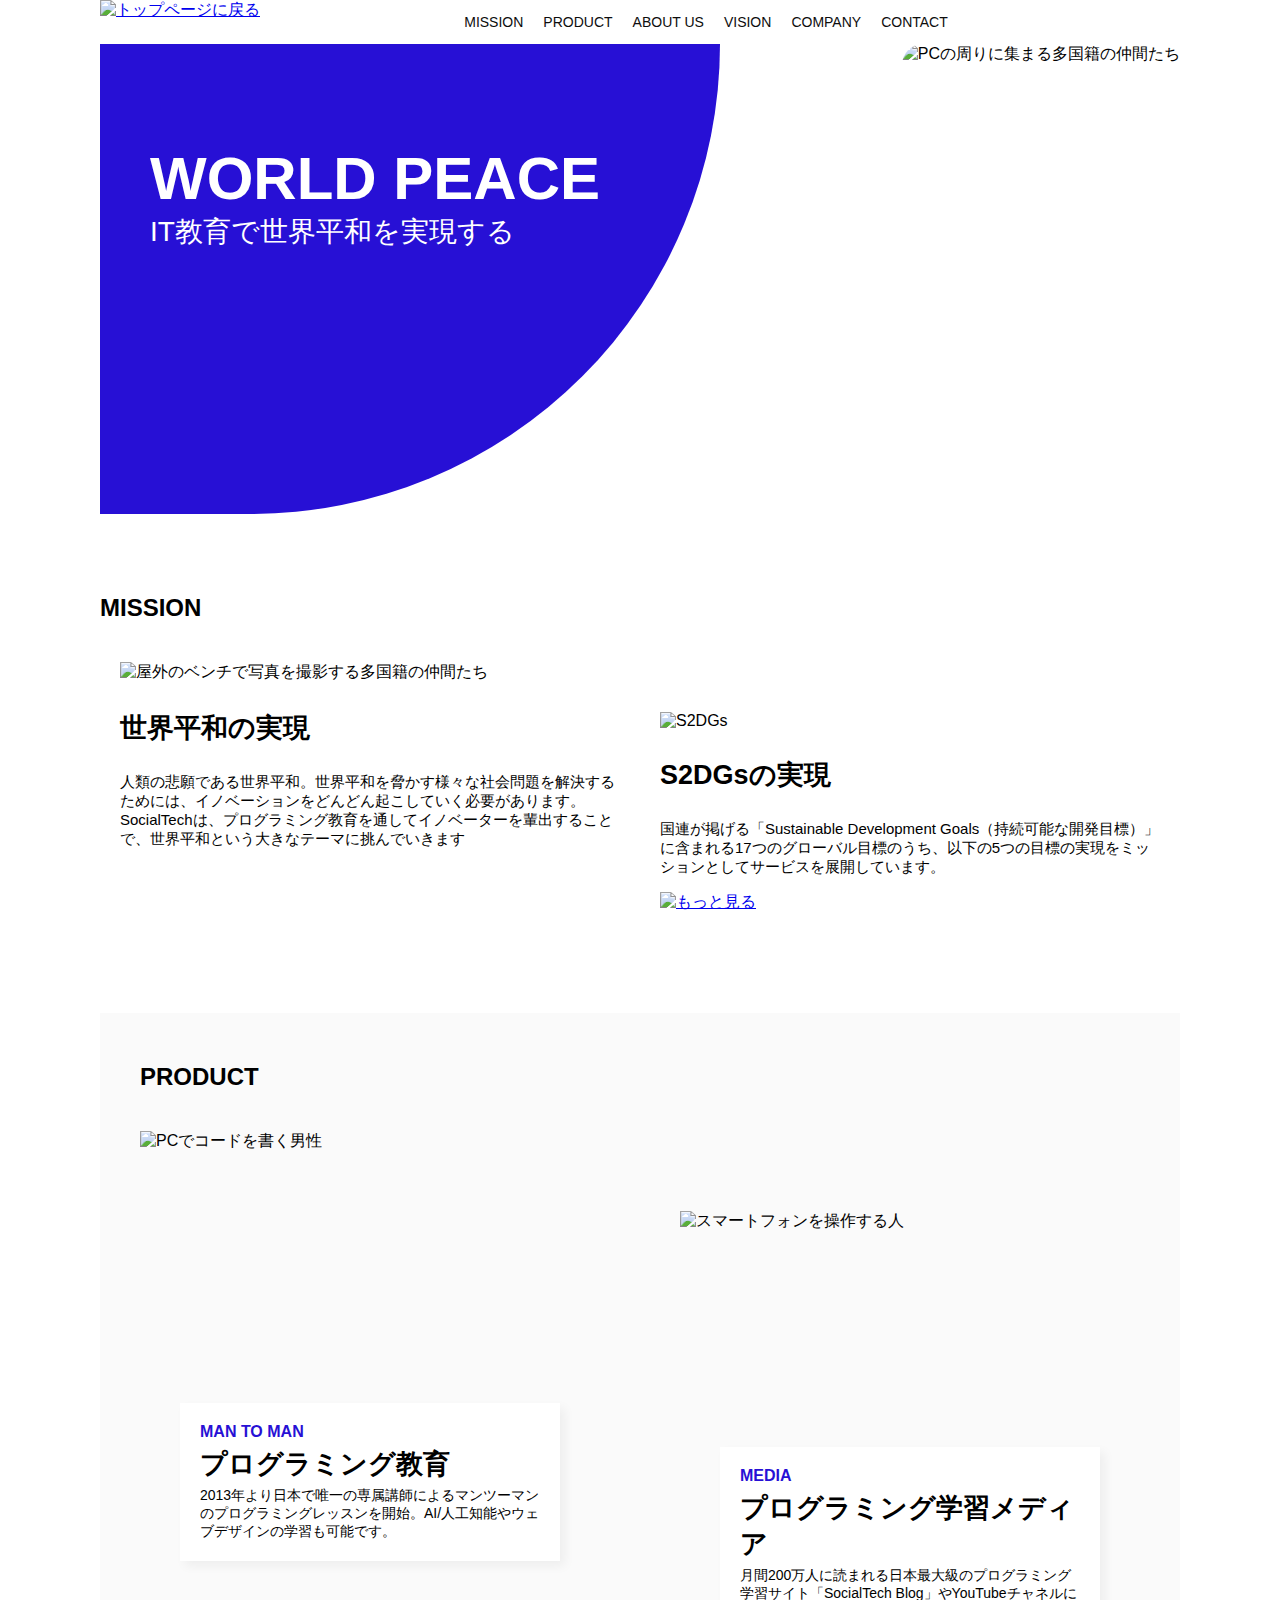
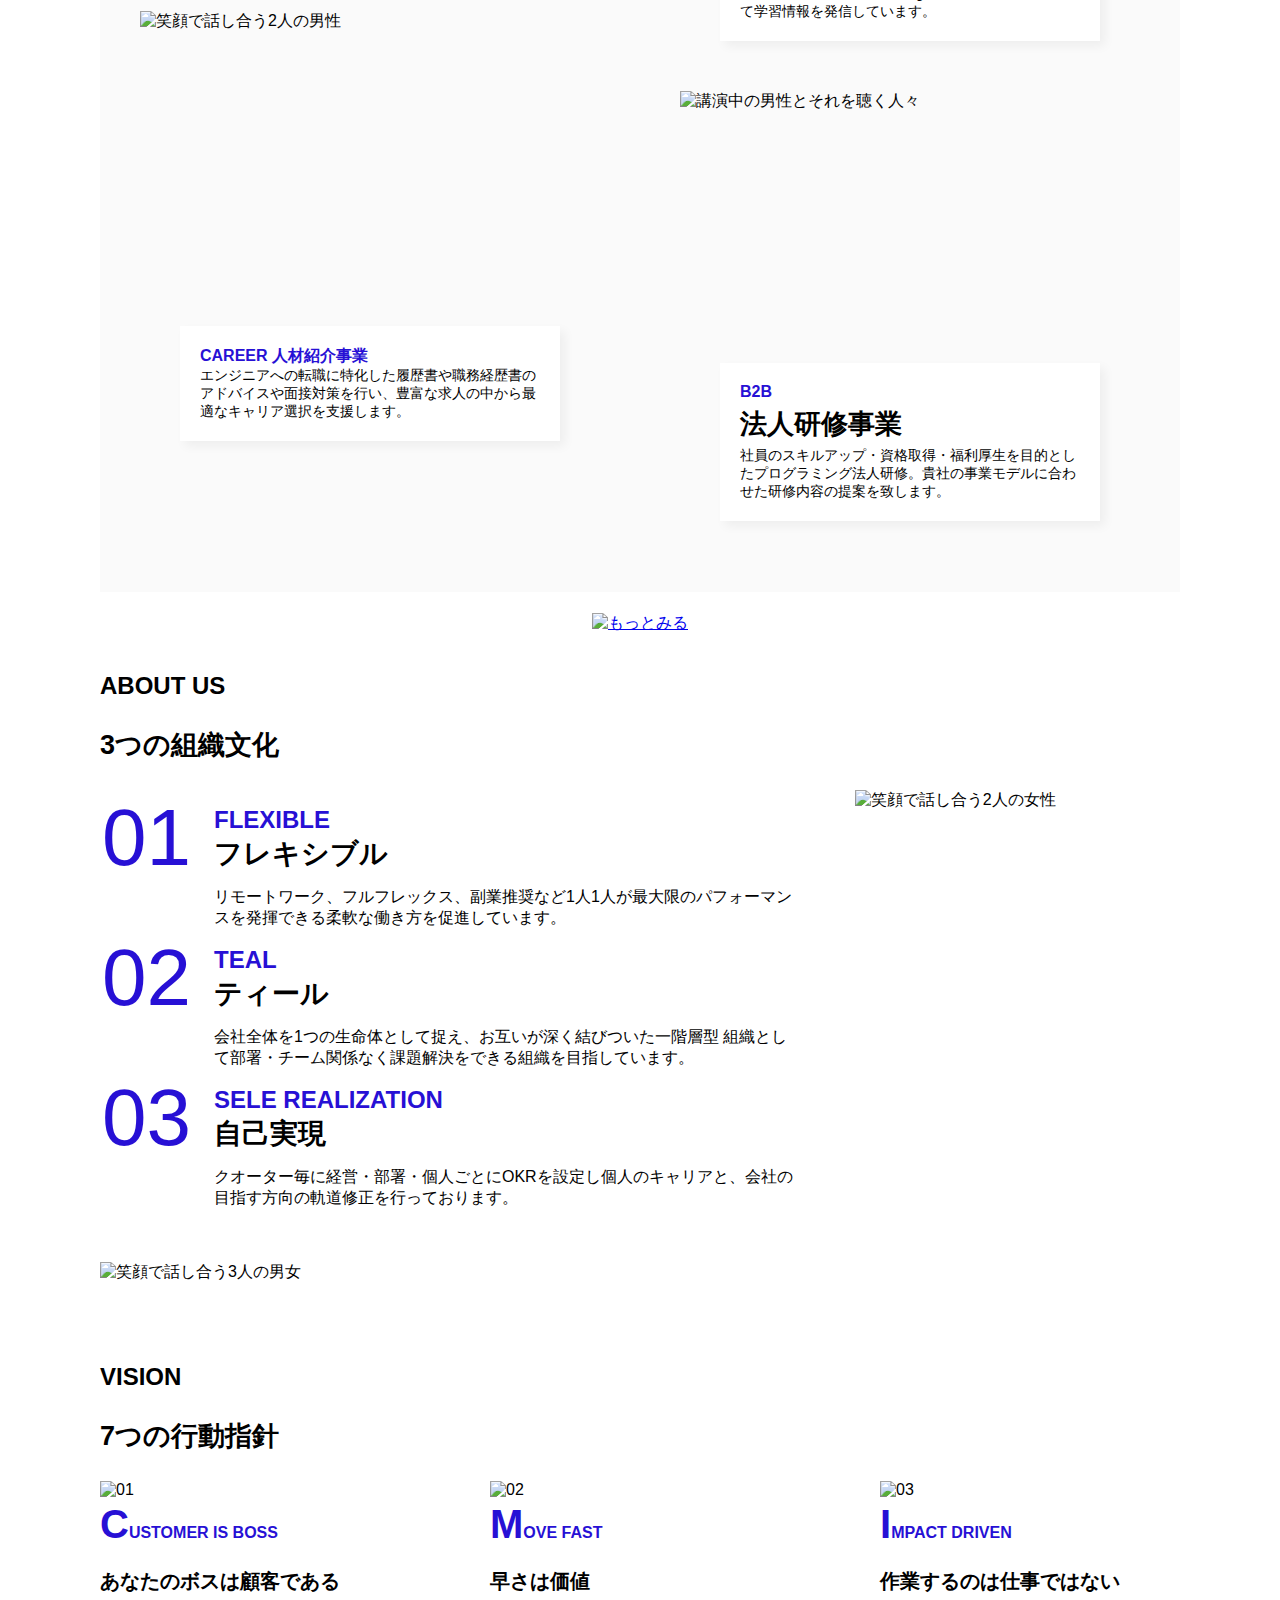
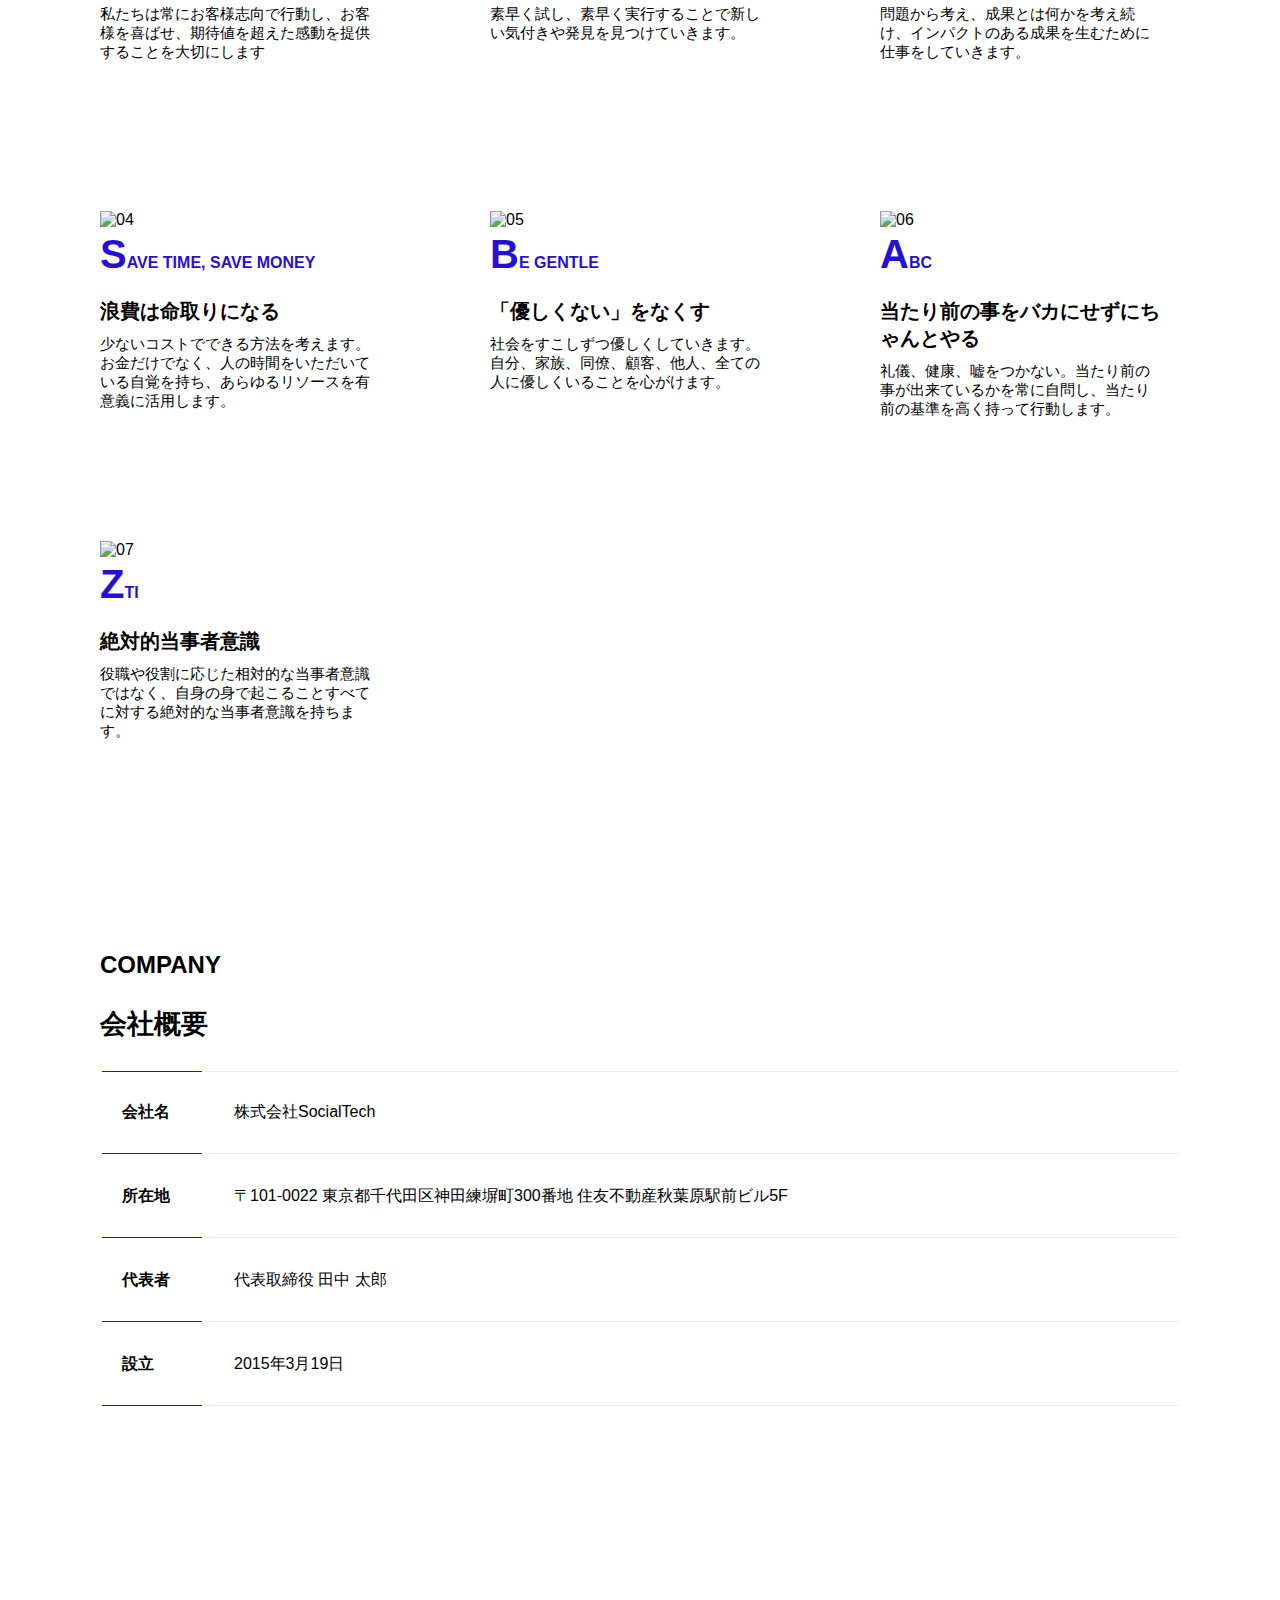
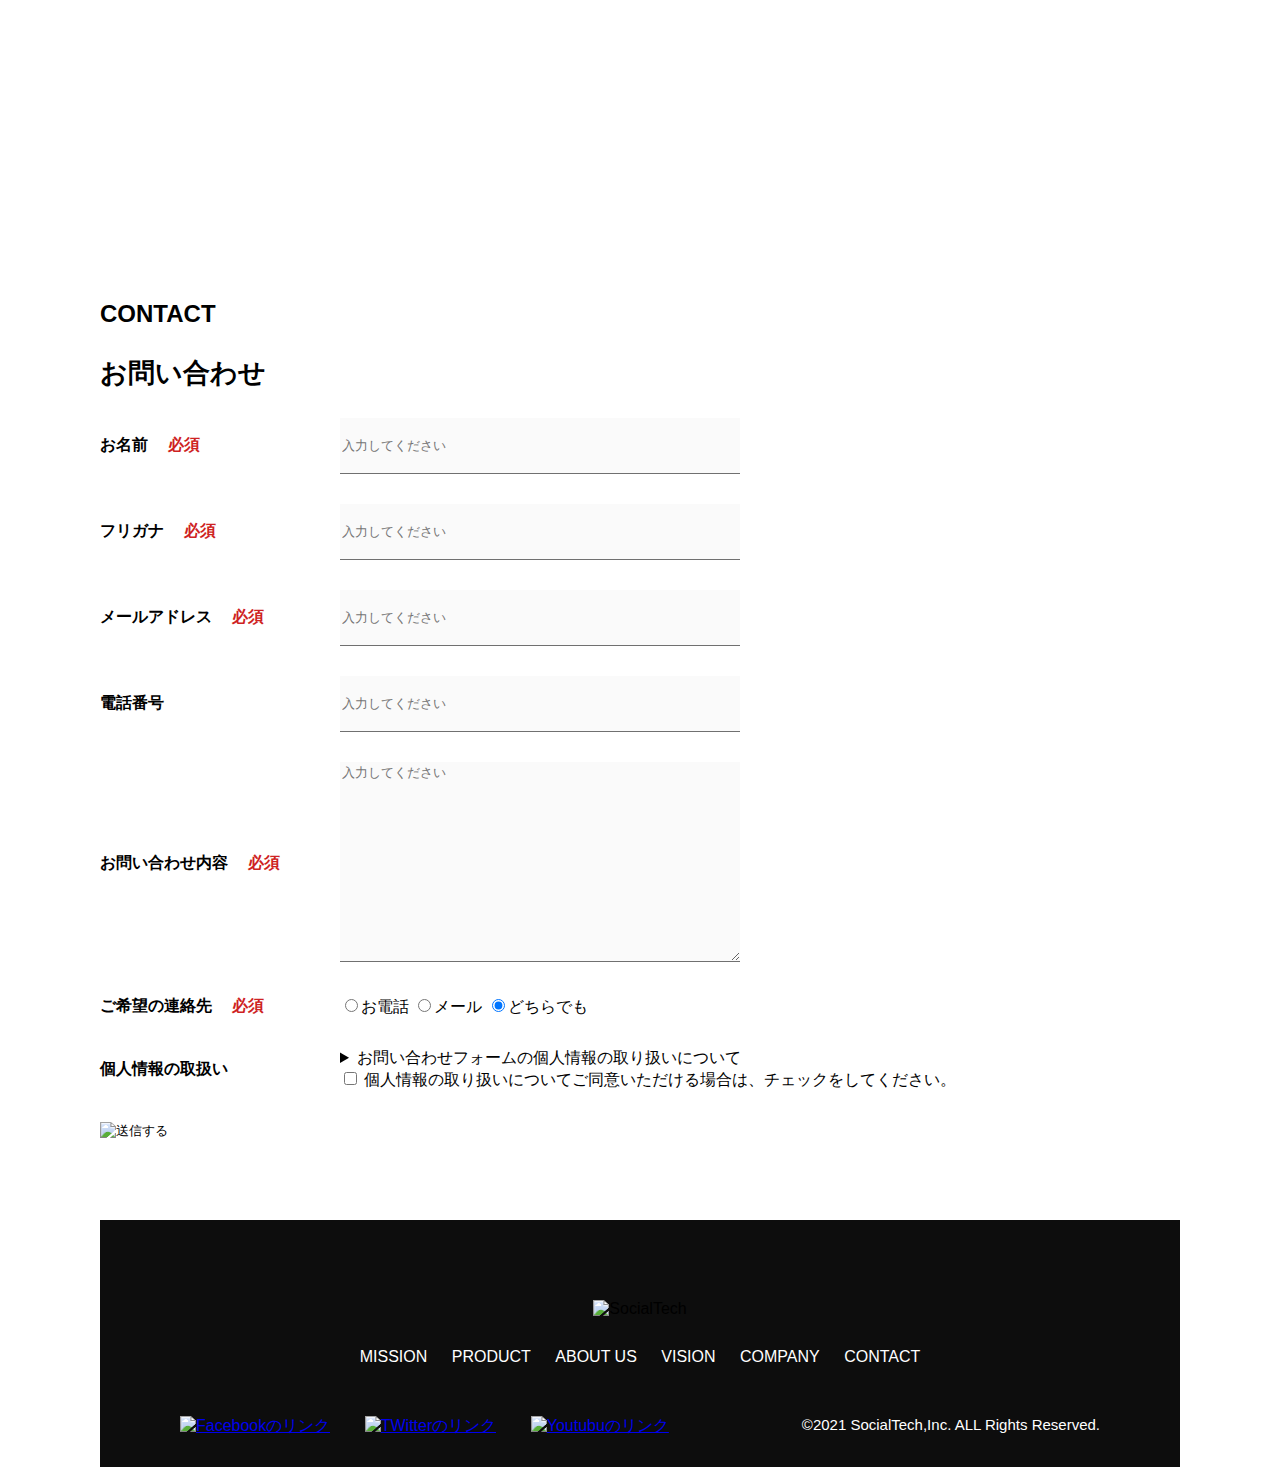
==== kadai_tutorial_output/index.html @ b287c028 "Add files via upload" ====
<!DOCTYPE html>
<html>
  <head>
    <title>SocialTech</title>
    <meta charset="utf-8">
    <meta name="description" content="SocialTechはEdTech業界のリーディングカンパニーを目指します。">
    <meta name="viewport" content="width=device-width, initial-scale=1.0">
    <link rel="stylesheet" href="style.css">
  </head>
    <body>
      <header>
             <!-- ロゴ -->
        <a href="index.html" id="rogo">
          <img src="images/logo.png" alt="トップページに戻る">
        </a>
         <!-- PC用ナビゲーション -->
     <nav id="nav-pc">
      <ul>
       <li><a href="mission.html">MISSION</a></li>
       <li><a href="product.html">PRODUCT</a></li>
       <li><a href="index.html#aboutus">ABOUT US</a></li>
       <li><a href="index.html#vision">VISION</a></li>
       <li><a href="index.html#company">COMPANY</a></li>
       <li><a href="index.html#contact">CONTACT</a></li>
      </ul>
  </nav>
      <!-- スマホ用メニューボタン -->
      <button id="menu-sp" onclick="document.getElementById('nav-sp').style.display = 'block'">
      <img src="images/button-menu.png" alt="ナビゲーションを開く">
      </button>
      　　　 <!-- スマホ用ナビゲーション -->
      <div id="nav-sp">
        <button id="close" onclick="document.getElementById('nav-sp').style.display = 'none'">
          <img src="images/button-close.png" alt="ナビゲーションを閉じる">
        </button>

        <nav>
          <ul>
            <li>
              <a id="logo-sp" href="index.html" onclick="document.getElementById('nav-sp').style.display = 'none'"><img src="images/logo-sp.png" alt="トップページに戻る"></a>
            </li>
            <li><a class="menu" href="mission.html" onclick="document.getElementById('nav-sp').style.display = 'none'">MISSION</a></li>
            <li><a class="menu" href="product.html" onclick="document.getElementById('nav-sp').style.display = 'none'">PRODUCT</a></li>
            <li><a class="menu" href="index.html#aboutus" onclick="document.getElementById('nav-sp').style.display = 'none'">ABOUT US</a></li>
            <li><a class="menu" href="index.html#vision" onclick="document.getElementById('nav-sp').style.display = 'none'">VISION</a></li>
            <li><a class="menu" href="index.html#company" onclick="document.getElementById('nav-sp').style.display = 'none'">COMPANY</a></li>
            <li><a class="menu" href="index.html#contact" onclick="document.getElementById('nav-sp').style.display = 'none'">CONTACT</a></li>
          </ul>
        </nav>
        <div id="sns">
          <a href="https://www.facebook.com/sejuku2013">
            <img src="images/button-facebook.png" alt="Facebookのリンク">
          </a>
          <a href="https://twitter.com/samuraijuku">
            <img src="images/button-twitter.png" alt="Twitterのリンク">
          </a>
          <a href="https://www.youtube.com/channel/UCCFOQO5aDK0xXam4cUQXT8g">
            <img src="images/button-youtube.png" alt="YouTubeのリンク">
          </a>
        </div>
      </div>
      </header>
      <main>
        <article>
                 <!-- メインビジュアル -->
       <section id="main-visual">
        <div id="main-message">
          <h1>WORLD PEACE</h1>
          <p>IT教育で世界平和を実現する</p>
      </div>
      <img src="images/index/index-main.png" alt="PCの周りに集まる多国籍の仲間たち">
      </section>

      <section id="mission">
        <h2 class="index-h2">MISSION</h2>
        <div id="mission-flex">
          <div>
          <img id="mission-photo" src="images/index/index-mission.png" alt="屋外のベンチで写真を撮影する多国籍の仲間たち">
          <h3>世界平和の実現</h3>
          <p>
            人類の悲願である世界平和。世界平和を脅かす様々な社会問題を解決するためには、イノベーションをどんどん起こしていく必要があります。SocialTechは、プログラミング教育を通してイノベーターを輩出することで、世界平和という大きなテーマに挑んでいきます
          </p>
        </div>
          <div>
            <img id="s2dgs" src="images/index/s2dgs.png" alt="S2DGs">
            <h3>S2DGsの実現</h3>
            <p>国連が掲げる「Sustainable Development Goals（持続可能な開発目標）」に含まれる17つのグローバル目標のうち、以下の5つの目標の実現をミッションとしてサービスを展開しています。</p>
            <a href="mission.html">
              <img src="images/button-more.png" alt="もっと見る">
            </a>
          </div>
        </div>
      </section>

            <!-- プロダクト -->
             <section id="product">
              <h2 class="index-h2">PRODUCT</h2>
              <div class="product-flex">
                <div id="product-left">
                  <div>
                  <img class="product-photo" src="images/index/index-mantoman.png" alt="PCでコードを書く男性">
                  <div class="product-explain">
                    <span>MAN TO MAN</span>
                    <h3>プログラミング教育</h3>
                    <p>2013年より日本で唯一の専属講師によるマンツーマンのプログラミングレッスンを開始。AI/人工知能やウェブデザインの学習も可能です。</p>
                  </div>
                </div>
                <div>
                  <img class="product-photo" src="images/index/index-career.png" alt="笑顔で話し合う2人の男性">
                <div  class="product-explain">
                  <span>CAREER</span>
                  <span>人材紹介事業</span>
                  <p>エンジニアへの転職に特化した履歴書や職務経歴書のアドバイスや面接対策を行い、豊富な求人の中から最適なキャリア選択を支援します。</p>
                </div>
                </div>
              </div>

                <div id="product-right">
                  <div>
                    <img class="product-photo" src="images/index/index-media.png" alt="スマートフォンを操作する人">
                    <div class="product-explain">
                      <span>MEDIA</span>
                      <h3>プログラミング学習メディア</h3>
                      <p>月間200万人に読まれる日本最大級のプログラミング学習サイト「SocialTech Blog」やYouTubeチャネルにて学習情報を発信しています。</p>
                    </div>
                  </div>
                  <div>
                    <img class="product-photo" src="images/index/index-b2b.png" alt="講演中の男性とそれを聴く人々">
                    <div class="product-explain">
                      <span>B2B</span>
                      <h3>法人研修事業</h3>
                      <p>社員のスキルアップ・資格取得・福利厚生を目的としたプログラミング法人研修。貴社の事業モデルに合わせた研修内容の提案を致します。</p>
                    </div>
                  </div>
                </div>
              </div>
              <div id="product-more">
                <a href="product.html">
                  <img src="images/button-more.png" alt="もっとみる">
                </a>
              </div>
             </section>
         <!---ABOUT US-->   
         <section id="aboutus">
          <h2 class="index-h2">ABOUT US</h2>
          <h3>3つの組織文化</h3>
          <div>
            <table class="culture-table">
              <tr>
                <td class="culture-num">01</td>
                <th><span class="culture-en">FLEXIBLE</span><br>フレキシブル</th>
              </tr>
              <tr>
                <td>
                  <!-- 空のセル -->
                </td>
                <td class="culture-description">リモートワーク、フルフレックス、副業推奨など1人1人が最大限のパフォーマンスを発揮できる柔軟な働き方を促進しています。</td>
              </tr>
              <tr>
                <td class="culture-num">02</td>
                <th><span class="culture-en">TEAL</span><br>ティール</th>
              </tr>
              <tr>
                <td>
                  <!-- 空のセル -->
                </td>
                <td class="culture-description">会社全体を1つの生命体として捉え、お互いが深く結びついた一階層型 組織として部署・チーム関係なく課題解決をできる組織を目指しています。</td>
              </tr>
              <tr>
                <td class="culture-num">03</td>
                <th><span class="culture-en">SELE REALIZATION</span><br>自己実現</th>
              </tr>
              <tr>
                <td>
                  <!-- 空のセル -->
                </td>
                <td class="culture-description">クオーター毎に経営・部署・個人ごとにOKRを設定し個人のキャリアと、会社の目指す方向の軌道修正を行っております。</td>
              </tr>
            </table>
            <img class="culture-img" src="images/index/index-aboutus1.png" alt="笑顔で話し合う2人の女性">
          </div>
           <img class="culture-img2" src="images/index/index-aboutus2.png" alt="笑顔で話し合う3人の男女">
         </section>
         <!-- VISION -->
         <section id="vision">
          <h2 class="index-h2">VISION</h2>
          <h3>7つの行動指針</h3>
          <div>
            <div class="vision-box">
              <img src="images/index/vision-01.png" alt="01">
              <div>
              <h4>CUSTOMER IS BOSS</h4>
              <h5>あなたのボスは顧客である</h5>
              <p>私たちは常にお客様志向で行動し、お客様を喜ばせ、期待値を超えた感動を提供することを大切にします</p>
              </div>
            </div>
            <div class="vision-box">
              <img src="images/index/vision-02.png" alt="02">
              <div>
              <h4>MOVE FAST</h4>
              <h5>早さは価値</h5>
              <p>素早く試し、素早く実行することで新しい気付きや発見を見つけていきます。</p>
              </div>
            </div>
            <div class="vision-box">
              <img src="images/index/vision-03.png" alt="03">
              <div>
              <h4>IMPACT DRIVEN</h4>
              <h5>作業するのは仕事ではない</h5>
              <p>問題から考え、成果とは何かを考え続け、インパクトのある成果を生むために仕事をしていきます。</p>
              </div>
            </div>
            <div class="vision-box">
              <img src="images/index/vision-04.png" alt="04">
              <div>
              <h4>SAVE TIME, SAVE MONEY</h4>
              <h5>浪費は命取りになる</h5>
              <p>少ないコストでできる方法を考えます。お金だけでなく、人の時間をいただいている自覚を持ち、あらゆるリソースを有意義に活用します。</p>
              </div>
            </div>
            <div class="vision-box">
              <img src="images/index/vision-05.png" alt="05">
              <div>
              <h4>BE GENTLE</h4>
              <h5>「優しくない」をなくす</h5>
              <p>社会をすこしずつ優しくしていきます。自分、家族、同僚、顧客、他人、全ての人に優しくいることを心がけます。</p>
              </div>
            </div>
            <div class="vision-box">
              <img src="images/index/vision-06.png" alt="06">
              <div>
              <h4>ABC</h4>
              <h5>当たり前の事をバカにせずにちゃんとやる</h5>
              <p>礼儀、健康、嘘をつかない。当たり前の事が出来ているかを常に自問し、当たり前の基準を高く持って行動します。</p>
              </div>
            </div>
             <div class="vision-box">
              <img src="images/index/vision-07.png" alt="07">
              <div>
              <h4>ZTI</h4>
              <h5>絶対的当事者意識</h5>
              <p>役職や役割に応じた相対的な当事者意識ではなく、自身の身で起こることすべてに対する絶対的な当事者意識を持ちます。</p>
              </div>
             </div>
          </div>
         </section> 
         <!-- COMPANY -->
         <section id="company">
          <h2 class="index-h2">COMPANY</h2>
          <h3>会社概要</h3>
          <table id="company-table">
            <tr>
              <th class="tableheader tableheader-first">会社名</th>
              <td class="cell cell-first">株式会社SocialTech</td>
            </tr>
            <tr>
              <th class="tableheader">所在地</th>
              <td class="cell">〒101-0022 東京都千代田区神田練塀町300番地 住友不動産秋葉原駅前ビル5F</td>
            </tr>
              <tr>
                <th class="tableheader">代表者</th>
                <td class="cell">代表取締役 田中 太郎</td>
              </tr>
              <tr>
                <th class="tableheader">設立</th>
                <td class="cell">2015年3月19日</td>
              </tr>
          </table>
          
          <iframe src="https://www.google.com/maps/embed?pb=!1m14!1m8!1m3!1d12960.275416078066!2d139.7746526!3d35.6999232!3m2!1i1024!2i768!4f13.1!3m3!1m2!1s0x60188fee13660e23%3A0x77137876edf742ac!2z5L2P5Y-L5LiN5YuV55Sj56eL6JGJ5Y6f6aeF5YmN44OT44Or!5e0!3m2!1sja!2sjp!4v1725811559074!5m2!1sja!2sjp" 
           style="border:0;" allowfullscreen="" loading="lazy"></iframe>
         </section>
         <!-- お問い合わせフォーム -->
         <section id="contact">
          <h2 class="index-h2">CONTACT</h2>
          <h3>お問い合わせ</h3>
          <form>
            <div>
              <div class="contact-heading">
                <label class="contact-label">お名前<span class="contact-span">必須</span></label>
              </div>
              <div>
                <input type="text" name="name" placeholder="入力してください" class="contact-textbox">
              </div>
            </div>
            <div>
              <div class="contact-heading">
                <label class="contact-label">フリガナ<span class="contact-span">必須</span></label>
              </div>
              <div>
                <input type="text" name="hurigana" placeholder="入力してください" class="contact-textbox">
              </div>
            </div>
            <div>
              <div class="contact-heading">
                <label class="contact-label">メールアドレス<span class="contact-span">必須</span></label>
              </div>
              <div>
                <input type="text" name="email" placeholder="入力してください" class="contact-textbox">
              </div>
            </div>
            <div>
              <div class="contact-heading">
                <label class="contact-label">電話番号</label>
              </div>
              <div>
                <input type="text" name="tel" placeholder="入力してください" class="contact-textbox">
              </div>
            </div>
            <div>
              <div class="contact-heading">
                <label class="contact-label">お問い合わせ内容<span class="contact-span">必須</span></label>
              </div>
              <div>
                <textarea class="contact-textarea" placeholder="入力してください" name="message"></textarea>
              </div>
            </div>
            <div>
              <div class="contact-heading">
                <label class="contact-label">ご希望の連絡先<span class="contact-span">必須</span></label>
              </div>
              <div>
                <input class="radiobutton" type="radio" value="tel" name="contact" checked><label>お電話</label>
                <input class="radiobutton" type="radio" value="mail" name="contact" checked><label>メール</label>
                <input class="radiobutton" type="radio" value="both" name="contact" checked><label>どちらでも</label>
              </div>
            </div>

            <div>
              <div class="contact-heading">
                <label class="contact-label">個人情報の取扱い</label>
              </div>
              <div>
                <details>
                  <summary>お問い合わせフォームの個人情報の取り扱いについて</summary>
                  <div>
                    <dl>
                      <dt>１．組織の名称又は氏名</dt>
                      <dd>株式会社SocialTec</dd>
                      <dt>２．個人情報保護管理者（若しくはその代理人）の氏名又は職名、所属及び連絡先</dt>
                      <dd>
                        <p>鈴木 一郎 コーポレート部</p>
                        <p>メールアドレス：samurai@example.com</p>
                        <p>TEL：03-1234-5678</p>
                        </dd>
                        <dt>３．個人情報の利用目的</dt>
                      <dd>
                        <ul>
                          <li>本サービス及び本サービスに関連する情報の提供又はそれらに関する連絡のため</li>
                          <li>ユーザーの本人確認のため</li>
                          <li>当社サービスのご案内のため</li>
                          <li>当社の商品等の広告または宣伝（電子メールによるものを含むものとします。）</li>
                        </ul>
                      </dd>
                      <dt>４．個人情報の取り扱い業務の委託</dt>
                      <dd>個人情報の取扱業務の全部または一部を外部に業務委託する場合があります。その際、弊社は、個人情報を適切に保護できる管理体制を敷き実行していることを条件として委託先を厳選したうえで、機密保持契約を委託先と締結し、お客様の個人情報を厳密に管理させます。</dd>
                      <dt>５．個人情報の開示等の請求</dt>
                      <dd>お客様は、弊社に対してご自身の個人情報の開示等（利用目的の通知、開示、内容の訂正・追加・削除、利用の停止または消去、第三者への提供の停止）に関して、当社問合わせ窓口に申し出ることができます。
                        <br>その際、弊社はお客様ご本人を確認させていただいたうえで、合理的な期間内に対応いたします。
                        <br>なお、個人情報に関する弊社問合わせ先は、次の通りです。
                      </dd>
                      <dd>
                        <p>株式会社SocialTech　個人情報問合せ窓口</p>
                        <p>〒150-0043　東京都千代田区神田練塀町300番地 住友不動産秋葉原駅前ビル5F</p>
                        <p>メールアドレス：samurai@example.com　TEL：03-1234-5678</p>
                      </dd>

                      <dt>６．個人情報を提供されることの任意性について</dt>
                      <dd>お客様がご自身の個人情報を弊社に提供されるか否かは、お客様のご判断によりますが、もしご提供されない場合には、適切なサービスが提供できない場合がありますので予めご了承ください。</dd>
                    </dl>
                  </div>
                </details>
                <input type="checkbox" name="agree">
                <span>個人情報の取り扱いについてご同意いただける場合は、チェックをしてください。</span>
              </div>
            </div>
            <input type="image" src="images/button-submit.png" alt="送信する">
          </form>
         </section>
        </article>
      </main>

      <footer>
        <div id="footer-logo">
          <img src="images/logo-sp.png" alt="SocialTech">
        </div>
        <div id="footer-link">
          <a href="mission.html">MISSION</a>
          <a href="product.html">PRODUCT</a>
          <a href="index.html#aboutus">ABOUT US</a>
          <a href="index.html#vision">VISION</a>
          <a href="index.html#company">COMPANY</a>
          <a href="index.html#contact">CONTACT</a>
        </div>
        <div id="sns-footer">
          <div class="sns-btns">
            <a href="https://www.facebook.com/sejuku2013"><img src="images/button-facebook.png" alt="Facebookのリンク"></a>
            <a href="https://twitter.com/samuraijuku"><img src="images/button-twitter.png" alt="TWitterのリンク"></a>
            <a href="https://www.youtube.com/channel/UCCFOQO5aDK0xXam4cUQXT8g"><img src="images/button-youtube.png" alt="Youtubuのリンク"></a>
          </div>
          <p id="copyright">&copy;2021 SocialTech,Inc. ALL Rights Reserved.</p>
        </div>
      </footer>
    </body>
</html>
---- kadai_tutorial_output/style.css ----
*{
  box-sizing: border-box;
}
p{
  font-size: 15px;
}
body{
  max-width: 1080px;
  margin: 0 auto 0 auto;
  font-family: "Source Sans Pro", "Hiragino Kaku Gothic ProN", Meiryo, Arial, sans-serif;
}
  /* ヘッダー */
  header {
    display: flex;
    justify-content: space-between;
  }
  /* ナビゲーションのレイアウト */
  #nav-pc {
    font-size: 14px;
  }
  
  #nav-pc ul {
    display: flex;
    padding-left: 0;
  }
  
  #nav-pc li {
    list-style: none;
  }
  
  /* ナビゲーションのリンクの装飾設定 */
  #nav-pc a {
    text-decoration: none;
    margin-left: 20px;
    color: #0d0d0d;
  }
  
  #nav-pc a:hover {
    text-decoration: underline;
  }
   /* スマホ用ナビを非表示 */
   #nav-sp,
   #menu-sp {
     display: none;
   }
    /* メインビジュアル*/
    #main-visual {
      position: relative;
      height: 470px;
    }
    #main-message {
      position: absolute;
      top: 0;
      left: 0;
      background-color: #2710d5;
      color: #ffffff;
      border-radius: 0 0 476px 0;
      max-width: 620px;
      height: 100%;
      width: 100%;
      z-index: 11;
    }
    #main-message > h1 {
      font-size: 60px;
      margin: 100px 0 0 50px;
    }
    #main-message > p { 
      font-size: 28px;
      margin: 0 0 0 50px;
    }
    #main-visual > img {
      max-width: 620px;
      border-radius: 476px 0 0 0;
      position: absolute;
      top: 0;
      right: 0;
      z-index: 10;
    }
    h2{
      margin-top: 40px;
      }
    h2::after{
      content: url("images/line.png");
      margin-left: 10px;
    }
    h3{
    font-size: 27px;
    }
  /* ミッション */
  #mission {
    margin: 80px auto 80px auto;
  }
  #mission-flex {
    display: flex;
  }
  #mission-flex > div {
    width: 50%;
    margin: 20px;
  }
  
  #mission-photo {
    width: 100%;
  }
  
  #s2dgs {
    margin-top: 50px;
    width: 100%;
  }

   /* プロダクト */
   #product {
    background-color: #fafafa;
    margin: 80px 0 80px 0;
    padding: 10px 40px 0px 40px;
  }
  
  /* 外枠 */
  #product .product-flex {
    margin-top: 40px;
    display: flex;
  }
  
  /* 左のカラム */
  #product-left {
    width: 50%;
    margin-right: 20px;
  }
  
  /* 右のカラム */
  #product-right {
    width: 50%;
    margin-left: 20px;
    margin-top: 80px;
  }
  
  /* 画像＋説明の枠 */
  #product-left > div {
    position: relative;
    height: 480px;
    margin-right: 20px;
  }
  #product-right > div {
    position: relative;
    height: 480px;
    margin-left: 20px;
  }

  /* 画像 */
  .product-photo {
    width: 100%;
  }

  /* 説明文の枠 */
  .product-explain {
    background-color: #ffffff;
    position: absolute;
    left: 0;
    bottom: 50px;
    margin: 0 40px 0 40px;
    padding: 20px;
    box-shadow: 5px 5px 10px rgba(0, 0, 0, 0.05);
  }
  
  /* 説明文の英語 */
  .product-explain > span {
    color: #2710d5;
    font-weight: bold;
    font-size: 16px;
    margin: 0;
  }
  
  /* 説明文の見出し */
  .product-explain > h3 {
    margin: 5px 0 5px 0;
  }
  
  /* 説明文 */
  .product-explain > p {
    font-size: 14px;
    margin: 0;
  }
  
  /* もっと見るボタン */
  #product-more {
    text-align: center;
  }
  
  #product-more a {
    position: relative;
    bottom: -42px;
  }
  /* ABOUT US */
  #aboutus{
    margin: 80px auto 80px auto;
  }

  /* 3つの組織文化と画像を入れる枠 */
  #aboutus>div{
    display: flex;
  }

  /* 画像 */
  .culture-img{
    width: 50%;
    align-self: flex-start;
  }

  .culture-img2{
    margin-top: 50px;
    width: 100%;
  }

  /* 3つの組織文化の表 */
  .culture-table{
   margin-right: 50px;
  }

  /* 番号 */
  .culture-num{
    font-size: 80px;
    color: #2710d5;
    padding: 0 20px 0 0;
  }

  /* 見出し */
  .culture-table th{
    text-align: left;
    font-size:  28px;
    font-weight: bold;
  }

  /* 組織文化英語 */
  .culture-en{
    color: #2710d5;
    font-size: 24px;
  }

  /* 説明文 */
  .product-description{
    margin: 0;
  }

  /* ビジョン */
  #vision{
    margin: 80px auto 80px auto;
  }

  /* セクション内の外枠 */
  #vision>div{
    display: flex;
    justify-content: space-between;
    flex-wrap: wrap;
  }

  /* 7つの行動指針の内枠 */
  .vision-box{
    width: 300px;
    height: 300px;
    margin-bottom: 30px;
    position: relative;
  }

  .vision-box>img{
    width: 100%;
    position: relative;
    z-index: 30;
  }

  .vision-box>div{
    position: absolute;
    top: 0;
    left: 0;
    z-index: 31;
    margin-right: 20px;
  }

  .vision-box>div>h4{
    color: #2710d5;
    font-family: 19px;
    margin-top: 80px 0 0 0;
  }
  
  .vision-box>div>h4::first-letter{
    font-size: 40px;
  }

  .vision-box>div>h5{
    font-size: 20px;
    margin: 0 0 0 0;
  }

  .vision-box>div>p
  {
    margin: 10px 0 0 0;
  }

  /* 会社概要 */
  #company{
    margin: 80px auto 80px auto;
  }
  #company-table{
    width: 100%;
  }

  .tableheader{
    text-align: left;
    padding: 20px;
    border-bottom-color: #2710d5;
    border-bottom-width: 1px;
    border-bottom-style: solid;
    width: 100px;
  }

  .tableheader-first{
    border-top-color: #2710d5;
    border-top-width:  1px;
    border-top-style: solid;
  }

  .cell{
    padding: 30px;
    border-bottom-color: #ececec;
    border-bottom-width:  1px;
    border-bottom-style: solid;
  }

  .cell-first {
    border-top-color: #ececec;
    border-top-width: 1px;
    border-top-style: solid;
  }

  #company>iframe{
   width: 100%;
   height: 368px;
   margin-top: 40px;
  }
  
  /* お問い合わせ */
  #contact{
    margin: 80px auto 80px auto;
  }
  /* 外枠 */
  #contact>form>div{
    display: flex;
    flex-direction: row;
    flex-wrap: wrap;
    padding-bottom: 30px;
  }
/* 　左列の見出し */
  .contact-heading{
    width: 240px;
    align-self: center;
  }
  /* 見出しのラベル */
  .contact-label{
    font-weight: bold;
  }
  /* 必須 */
  .contact-span{
    color: #ce2222;
    margin: 0 0 0 20px;
    font-weight: bold;
  }
  /* テキストボックス */
  .contact-textbox{
    border-top: 0px;
    border-left: 0px;
    border-right: 0px;
    border-bottom-width: 1px;
    border-bottom-color: #707070;
    border-style: solid;
    background-color: #fafafa;
    width: 400px;
    height: 56px;
  }
  /* お問い合わせ内容のテキストエリア */
  .contact-textarea{
    border-top: 0px;
    border-left: 0px;
    border-right: 0px;
    border-bottom-width: 1px;
    border-bottom-color: #707070;
    background-color: #fafafa;
    width: 400px;
    height: 200px;
  }
  /* 個人情報の取り扱い */
  #contact dt{
    font-weight: bold;
  }

  #contact-dd{
    margin: 0 0 16px 0;
  }

  #contact dd p{
    margin: 0;
  }

  #contact dd ul{
    padding-left: 0;
  }

  #contact dd li{
    margin-bottom: 0;
    list-style: none;
  }

  /* フッター */
  footer{
    background-color: #0d0d0d;
    text-align: center;
    padding: 80px 80px 30px 80px;
  }

  #footer-logo{
    margin-bottom: 30px;
  }

  #footer-link{
    margin-bottom: 50px;
  }

  #footer-link>a{
    text-decoration: none;
    margin: 10px;
    color: #ffffff;
  }

  #footer-link>a:hover{
  text-decoration: underline;
  }

  #sns-footer{
    display: flex;
    justify-content: space-between;
    text-align: left;
  }

  #sns-footer a{
    margin-right: 30px;
  }

  #copyright{
    color: #ffffff;
    margin: 0;
  }

   /* mission.html用スタイル */
  /* ミッションのメインビジュアル */
  .mission-main-inner {
    background-image: url("images/mission/mission-main.png");
    background-repeat: no-repeat;
    background-position-y: center;
  }
  
  #mission-title {
    background-color: #2710d5;
    width: 368px;
    color: #ffffff;
    height: 496px;
    border-radius: 0 248px 248px 0;
    position: relative;
  }
  
  #mission-title h1 {
    position: absolute;
    top: 0;
    left: 100px;
    font-size: 80px;
    line-height: 1;
  }
  
  #mission-title h1 span {
    font-size: 26px;
  }
  
  #mission-title > p {
    position: absolute;
    top: 350px;
    left: 100px;
    font-size: 16px;
  }
    /* ミッションページ　S2DGSの設定 */
    #mission-s2dgs {
      padding: 20px;
    }
    
    .mission-h2 {
      color: #2710d5;
      font-size: 40px;
    }
    
    .mission-h2::after {
      content: none;
    }

     /* ミッションページ　5つのゴールの設定 */
  #mission-five-goals {
    padding: 20px;
    display: flex;
  }
  
  #mission-five-goals .five-goals-image {
    width: 30%;
    padding: 20px;
  }
  
  #mission-five-goals .five-goals-image img {
    width: 100%;
  }
  
  #mission-five-goals .five-goals-read {
    width: 70%;
    padding: 20px;
  }
  
  #mission-five-goals .five-goals-read > div {
    margin-bottom: 40px;
  }
  
  .fivegoals-image-right {
    float: right;
    margin: 20px;
  }
  
  .fivegoals-image-left {
    float: left;
    margin: 20px;
  }
  
  .fivegoals-number {
    color: #2710d5;
    font-size: 48px;
    font-weight: bold;
    margin: 0;
  }
  
  .fivegoals-h3 {
    font-size: 28px;
    margin: 0;
  }
  
  .fivegoals-p {
    margin: 0;
  }
  .product-main-inner{
    background-image: url(images/product/product-main.png);
    background-repeat: no-repeat;
    background-position-y: center;
  }

  #product-title{
    background-color: #2710d5;
    width: 368px;
    color: #ffffff;
    height: 496px;
    border-radius: 0 248px 248px 0;
    position: relative;
  } 

  #product-title h1 {
    position: absolute;
    top: 0;
    left: 100px;
    font-size: 80px;
    line-height: 1;
  } 
  
  #product-title h1 span {
    font-size: 26px;
  }

  #product-title > p {
    position: absolute;
    top: 350px;
    left: 100px;
    font-size: 16px;
  }

  .product-section{
    display: flex;
    padding: 20px 20px 0;
  }

  .product-section .product-section-img{
    width: 450px;
  }

  .product-section-left .product-section-img img{
    width: 100%;
    padding: 0 40px 30px 0;
    border-radius: 0 432px 0 0;
  }

  .product-section-left .product-read{
    width: 50%;
    flex-grow: 1;
  }

  .product-section-left .product-read p{
    margin-bottom: 0;
  } 
  
    /* 右が画像のセクション*/
  .product-section-right{
    justify-content: space-between;
  }

  .product-section-right .product-section-img img {
    width: 100%;
    padding: 0 0 30px 40px;
    border-radius: 432px 0 0 0;
  }

  .product-section-right .product-read {
    width: 500px;
  }

  .product-h2 {
    color: #2710d5;
    font-size: 24px;
    margin: 0;
  }

  .product-h3 {
    font-size: 28px;
    margin: 0;
  }

    /*====================
   スマートフォン用のスタイル
  =====================*/
  @media screen and (max-width: 767px) {
    /* PC用ナビゲーション非表示 */
    #nav-pc {
      display: none;
    }
  
    /* ハンバーガーメニュー */
    #menu-sp {
      display: block;
      background-color: transparent;
      float: right;
      padding: 0;
      border: none;
    }
  
    /* スマホ用ナビゲーションの表示切替*/
    /* 初期状態、レイアウトと非表示設定 */
    #nav-sp {
      background-color: #2710d5;
      position: fixed;
      left: 0;
      top: 0;
      height: 100%;
      width: 100%;
      display: none;
      z-index: 100;
    }
      /*====================
   スマートフォン用のスタイル
  =====================*/

     /* ×ボタン */
     #close {
      position: absolute;
      top: 20px;
      right: 20px;
      background-color: transparent;
      border: none;
    }
  
    #nav-sp nav ul {
      padding-left: 0;
    }
  
    #nav-sp nav li {
      list-style: none;
    }
  
    /* ナビゲーションメニュー用ロゴ */
    #logo-sp {
      margin: 80px 0 30px 20px;
    } 
     /* ナビゲーションのリンクの装飾設定 */
   #nav-sp nav a {
    display: block;
    color: #ffffff;
  }
 
  #nav-sp nav a:hover {
     text-decoration: underline;
   }
 
   #nav-sp .menu {
     text-decoration: none;
     margin: 0 20px 0 20px;
     height: 44px;
     font-size: 16px;
     background-image: url("images/arrow.png");
     background-repeat: no-repeat;
     background-position: right top;
   }
   #sns {
    position: absolute;
    bottom: 20px;
    left: 20px;
  }

  #sns > a {
    margin-right: 30px;
  }

    /* メインビジュアル */
    #main-visual {
      position: relative;
      height: 470px;
    }
  
    #main-visual > div {
      text-align: center;
      height: 280px;
    }
  
    #main-visual h1 {
      font-size: 28px;
      margin: 90px 0 0 0;
    }
  
    #main-visual > div > p {
      margin: 0;
      font-size: 15px;
    }
  
    #main-visual > img {
      width: 100%;
      border-radius: 476px 0 0 0;
      top: auto;
      bottom: 0;
    }
       /*見出し*/
       h2 {
        margin: 15px 0 15px 0;
      }
      
      h3 {
        font-size: 24px;
        margin: 10px 0 0 0;
      }
         /* ミッション */
    #mission {
      margin: 20px 0 20px 0;
      padding: 0 20px 0 20px;
    }
  
    #mission-flex {
      flex-direction: column;
    }
  
    #mission-flex > div {
    width: 100%;
    margin: 0;
  }

/* プロダクト */
#product {
  margin: 0;
  padding: 10px 20px 0 20px;
}

/* 外枠 */
#product .product-flex {
  flex-direction: column;
  margin-top: 0;
}

/* 左右のカラム　スマホでは縦並び */
#product-left,
#product-right {
  width: 100%;
  margin: 0;
}

    /* 画像＋説明の枠 */
    #product-left>div,
    #product-right>div{
      height: auto;
      margin: 0;
    }

    /* 説明文の枠 */
    .product-explain{
      position: relative;
      margin: 0;
    }

    .product-explain>h3{
      margin: 10px 0 10px 0;
      font-size: 24px;
    }

    /* もっと見るボタン */
    #product-more{
      text-align: left;
    }

    /* ABOUT US */
    #aboutus{
      margin: 80px 20px 80px 20px;
    }

    #aboutus>div{
      flex-direction: column;
    }

    .culture-table th{
      font-size: 16px;
    }

    .culture-table{
      margin-right: 0;
      padding-right: 20px;
      order: 2;
    }

    .culture-img{
      width: 100%;
      order: 1;
    }

    .culture-img2{
      margin-top: 0;
    }

    .culture-num{
      padding: 0;
    }

    .culture-description{
      margin: 0;
    }
    

    /* ビジョン */
  #vision{
    margin: 80px 20px 80px 20px
  }

  .vision-box>img{
    position: absolute;
    top: 0;
    left: 0;
  }

  .vision-box>div>h4{
    margin: 60px 0 0 0;
  }

  /* 会社概要 */
  #company{
    margin: 0 20px 0 20px;
  }
  
  #company>h3{
    margin-bottom: 20px;
  }

  .tableheader{
    width: 50px;
  }

  .cell{
    padding: 20px;
  }

  #company>iframe{
    height: 240px;
  }

  /* お問い合わせ */
  #contact{
    margin: 80px 20px 80px 20px;
  }

  #contact>h3{
    margin-bottom: 20px;
  }

  #contact>form>div{
    flex-direction: column;
    margin-bottom: 20px;
  }

  .contact-heading{
    align-self: auto;
    margin-bottom: 20px;
  }

  .contact-textbox{
    min-width: 300px;
    width: 100%;
  }

  .contact-textarea{
    height: 150px;
    width: 100%;
  }

  .radiobutton{
    margin-bottom: 20px;
  }

   /* フッター */
   footer {
    padding: 30px 20px 50px 20px;
    text-align: left;
  }

  #footer-link > a {
    margin: 0 20px 30px 0;
    display: block;
    background-image: url("images/arrow.png");
    background-repeat: no-repeat;
    background-position: right top;
  }

  #footer-link > a:hover {
    text-decoration: underline;
  }

  #sns-footer {
    flex-direction: column;
    justify-content: flex-start;
  }

  #copyright {
    font-size: 12px;
    margin-top: 30px;
  }
    /* mission.html用スタイル */
    /* ミッションのメインビジュアル */
    #mission-main {
      height: 256px;
      margin-top: 4%;
      position: relative;
    }
  
    .mission-main-inner {
      height: 80%;
      background-size: cover;
    }
  
    #mission-title {
      width: 136px;
      height: 256px;
      position: absolute;
      top: -10%;
    }
  
    #mission-title h1 {
      left: 20px;
      font-size: 40px;
    }
  
    #mission-title h1 span {
      font-size: 18px;
    }
  
    #mission-title > p {
      top: 180px;
      left: 20px;
      font-size: 13px;
    }

       /* ミッションページ　S2DGSの設定 */
       .mission-h2 {
        font-size: 38px;
        margin: 0px;
      }
    
      .mission-h2::after {
        content: none;
      }
    
      #mission-s2dgs > img {
        width: 100%;
      }

       /* ミッションページ　5つのゴールの設定 */
    #mission-five-goals {
      flex-direction: column;
    }
  
    #mission-five-goals > div {
      padding: 0;
    }
  
    #mission-five-goals .five-goals-image,
    #mission-five-goals .five-goals-read {
      width: 100%;
      padding: 0;
    }
  
    #mission-five-goals .five-goals-read > div {
      display: flex;
      flex-direction: column;
    }
  
    .fivegoals-image-right,
    .fivegoals-image-left {
      align-self: center;
    } 

    /* プロダクトページ */
    #product-main{
      height: 256px;
      margin-top: 4%;
      position: relative;
    }

    .product-main-inner{
      height: 80%;
      background-size: cover;
    }

    #product-title{
      width: 136px;
      height: 256px;
      position: absolute;
      top: -10%;
    }

    #product-title h1{
      left: 20px;
      font-size: 40px;
    }

    #product-title h1 span{
      font-size: 18px;
    }

    #product-title>p{
      top: 180px;
      left: 20px;
      font-size: 13px;
    }

    .product-section{
      flex-direction: column;
    }

    .product-section .product-section-img{
      width: 100%;
    }

    .product-section .product-section-img img{
      border-radius: 0 300px 0 0;
    }

    .product-section-left .product-read {
      width: 100%;
      flex-grow: 1;
    }
    .product-section-right .product-section-img img{
      order: 1;
      border-radius: 300px 0 0 0;
    }

    .product-section-right .product-read {
      order: 2;
      width: 100%;
    }
}
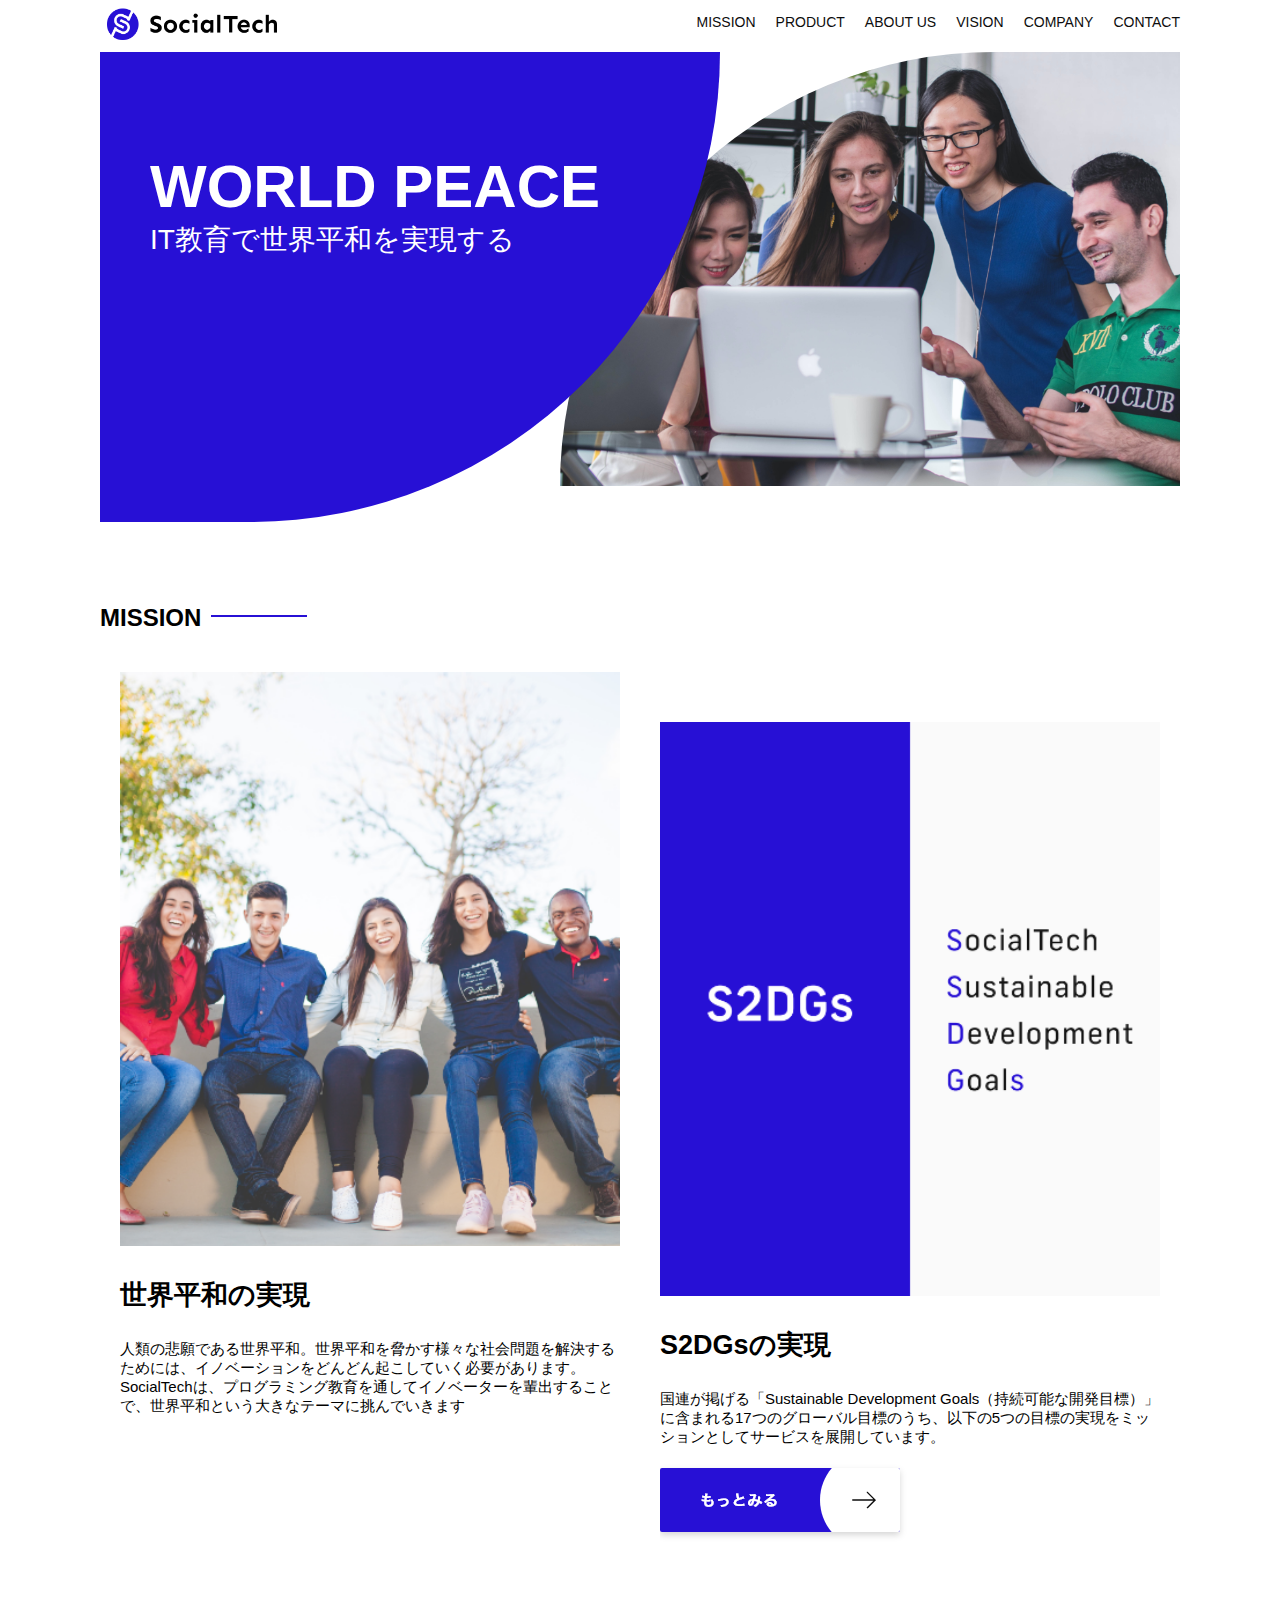
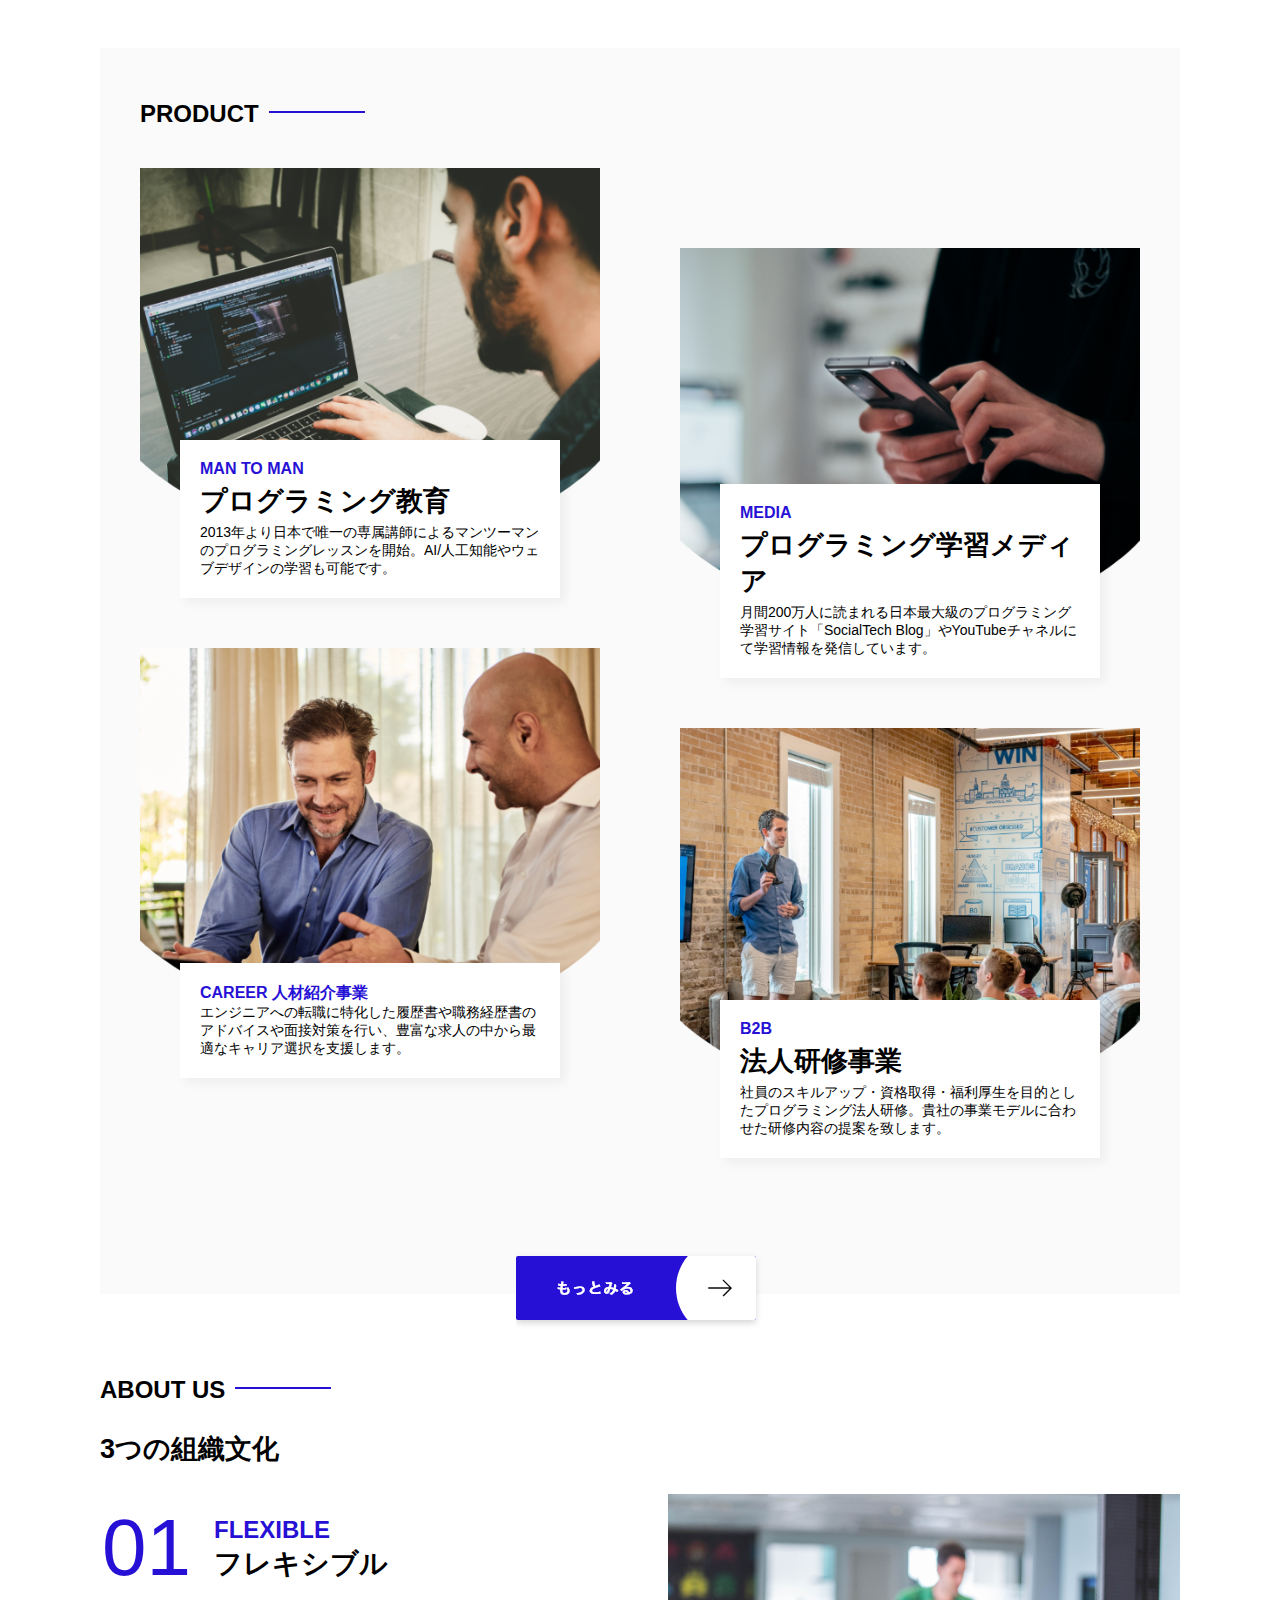
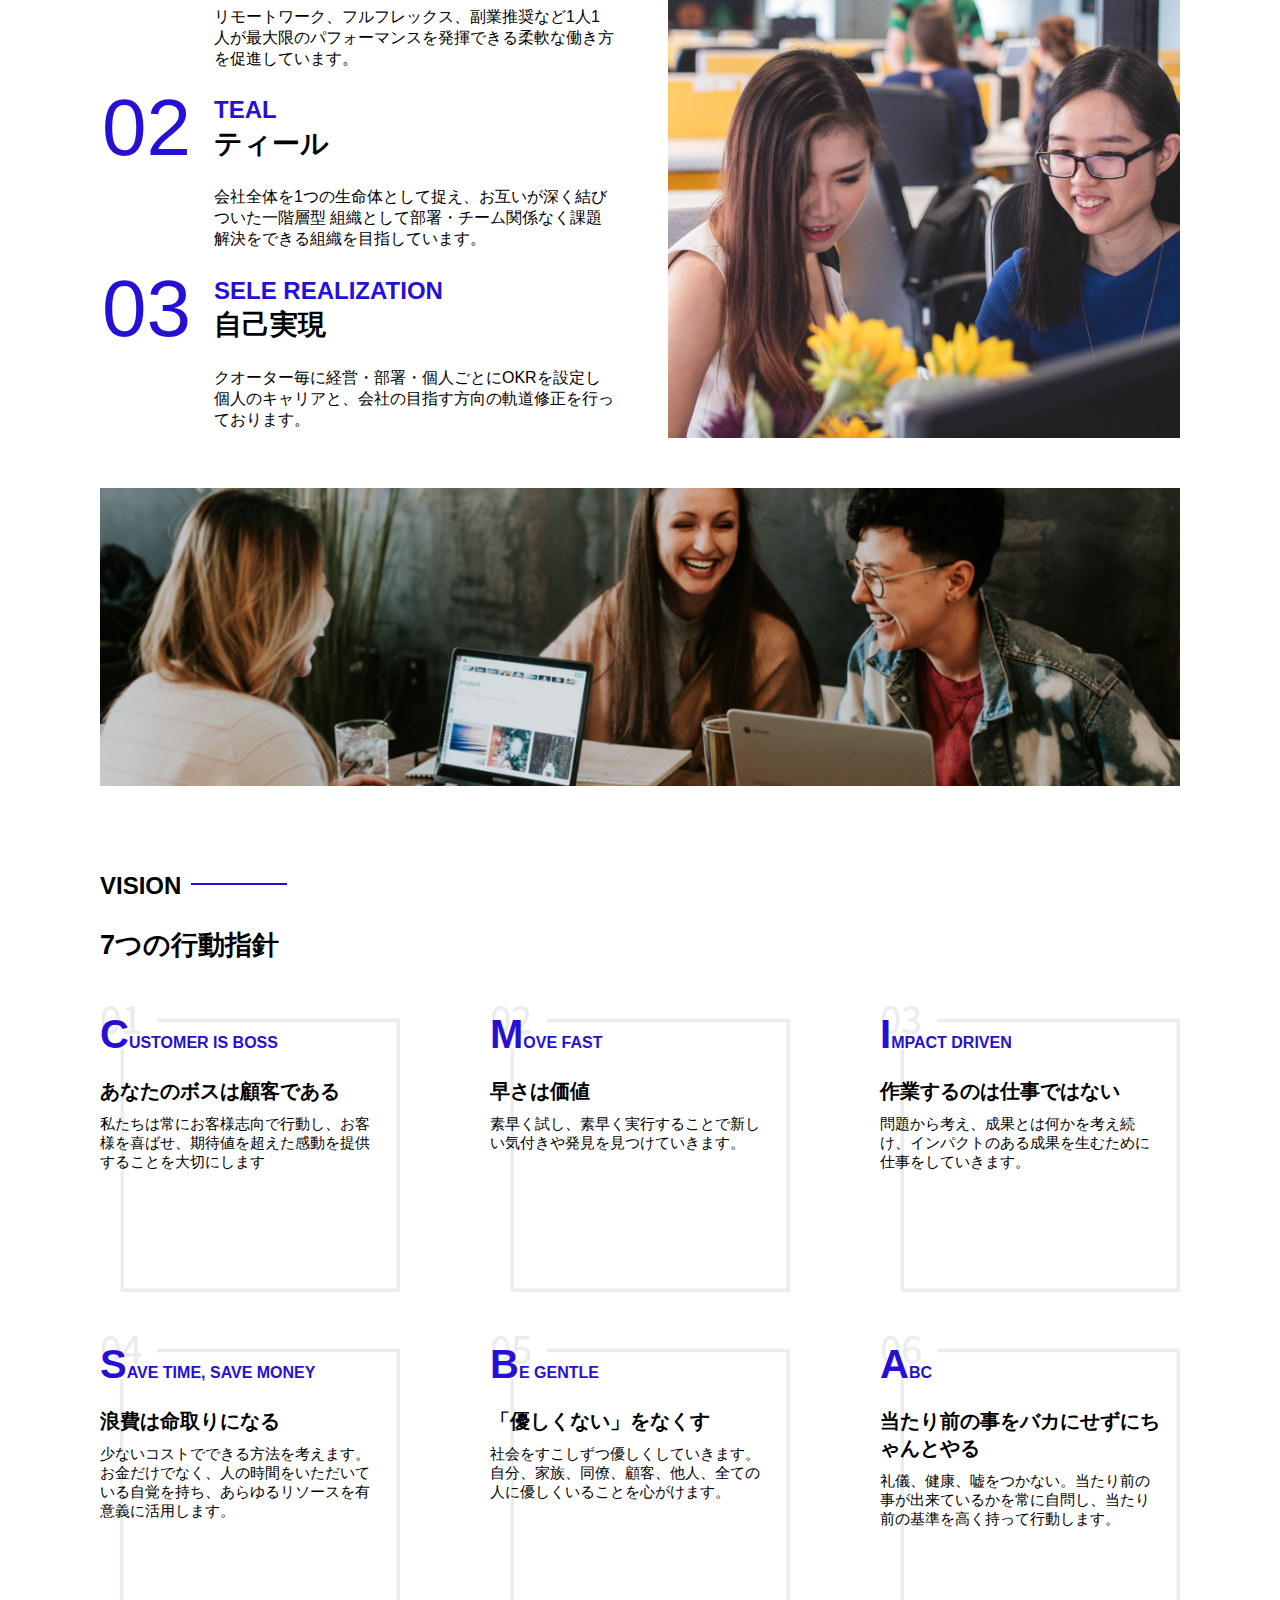
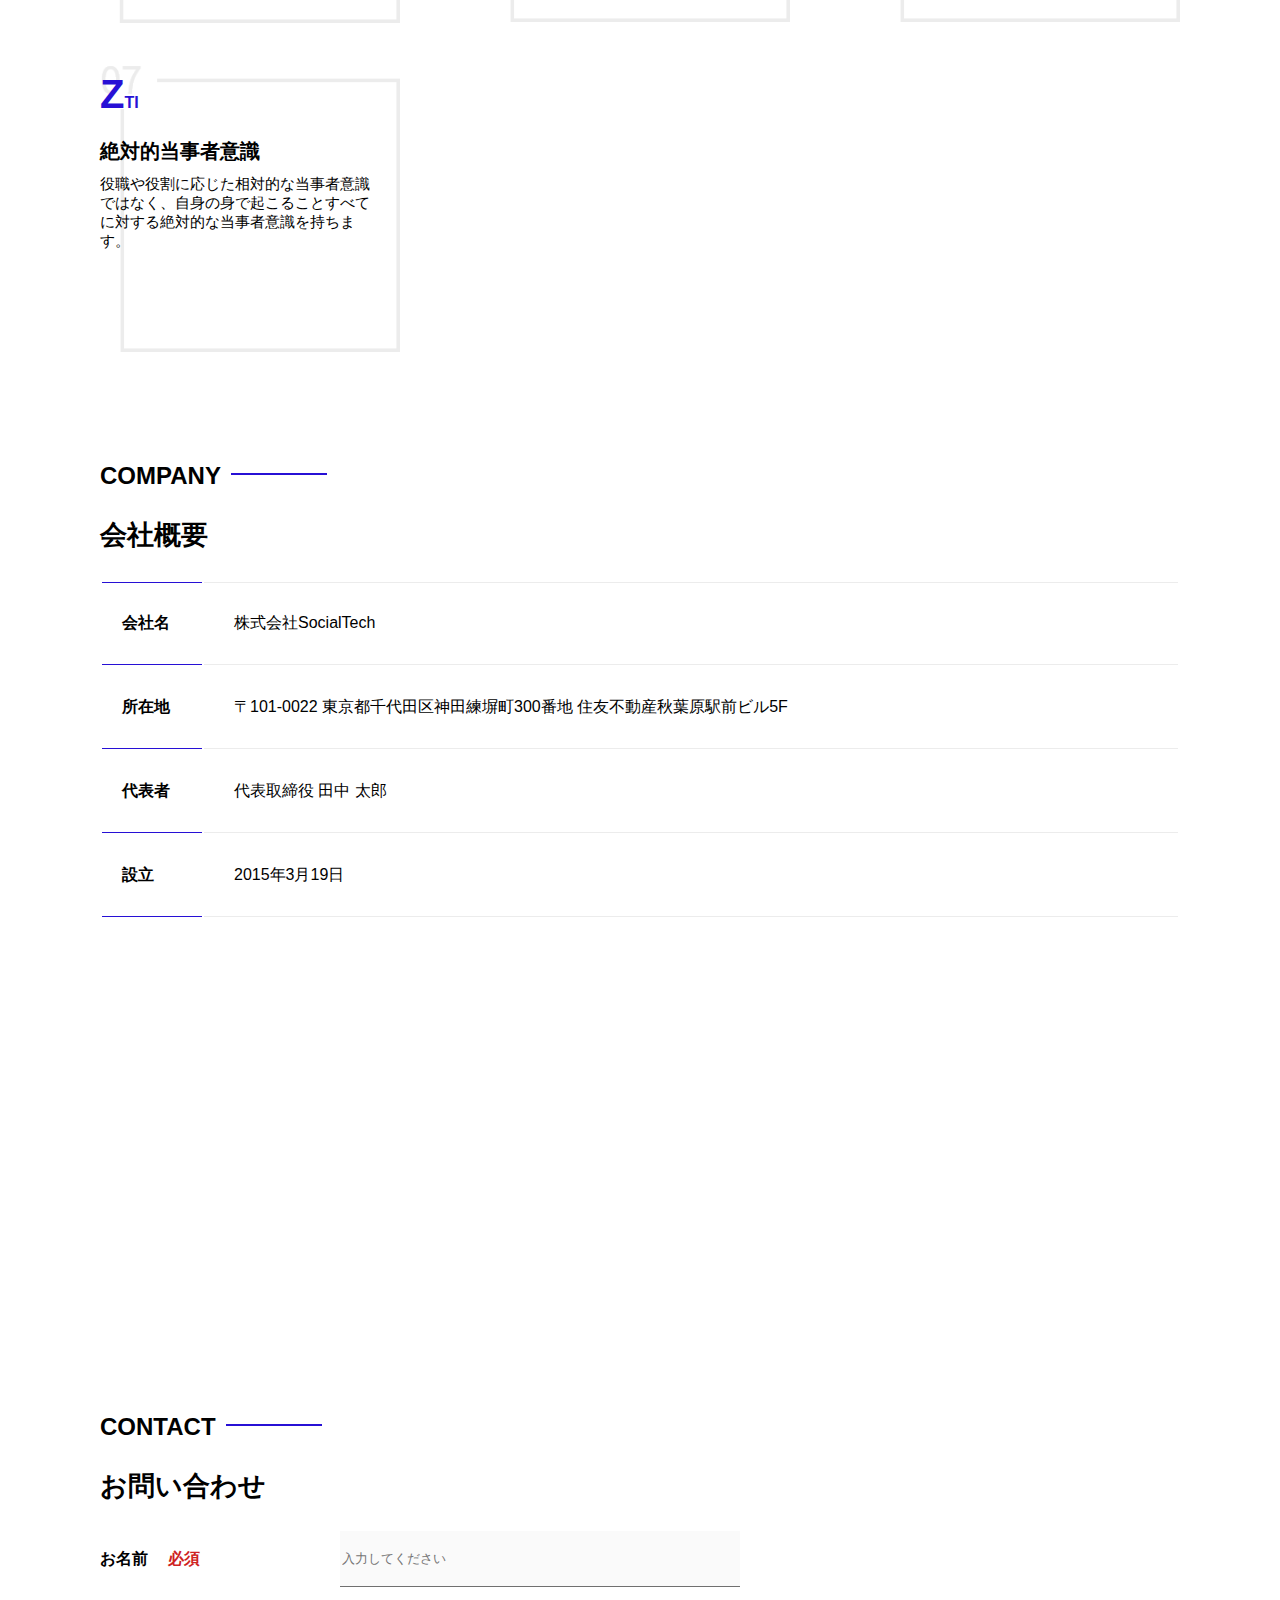
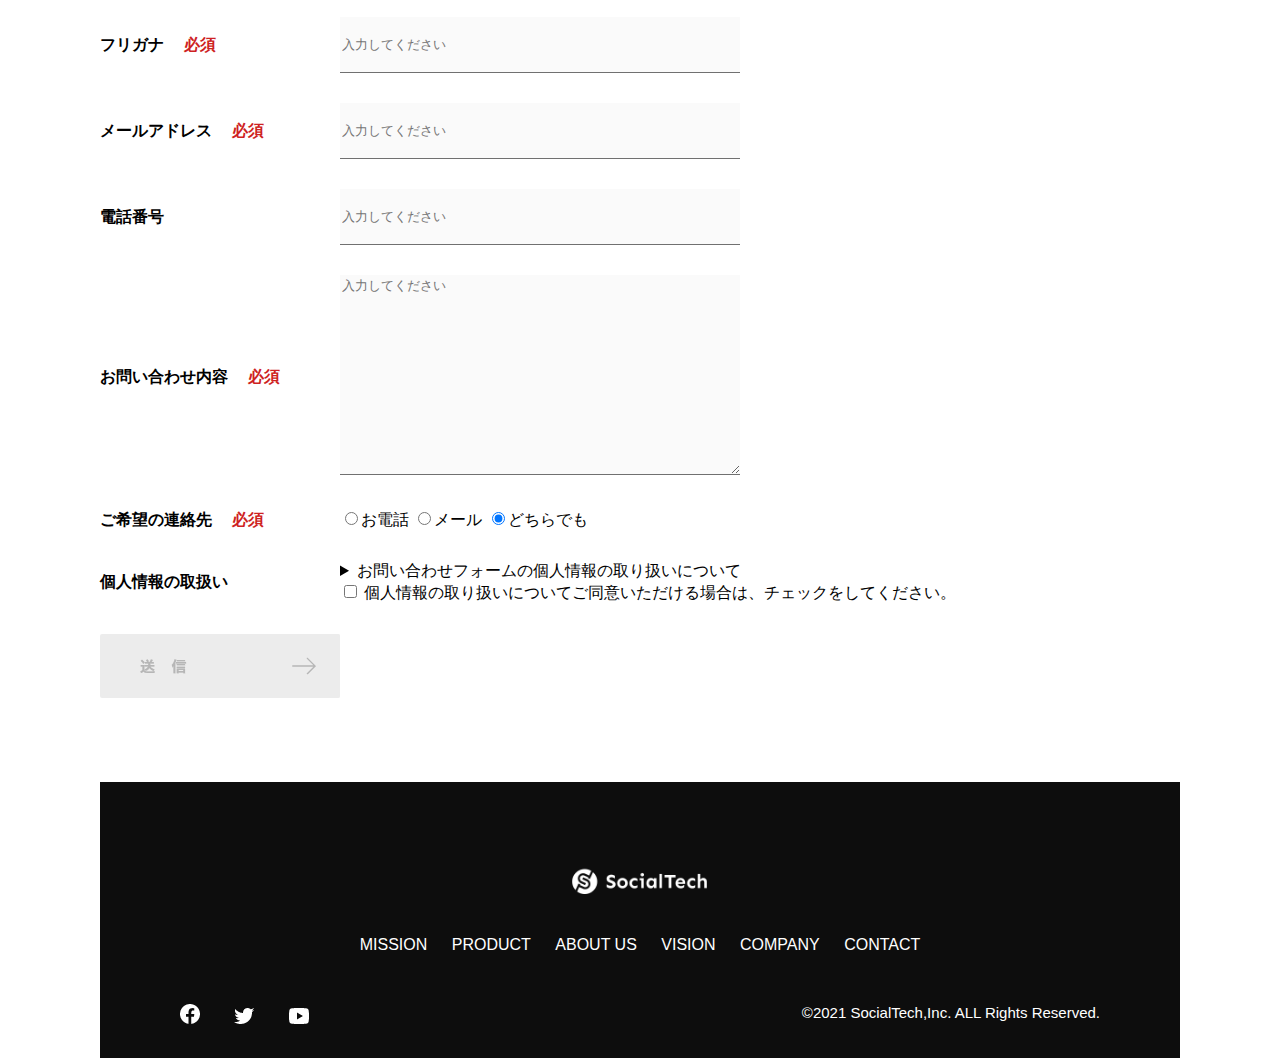
==== commit 91b2aa94: "Add files via upload" ====
--- a/kadai_tutorial_output/index.html
+++ b/kadai_tutorial_output/index.html
@@ -3,7 +3,7 @@
   <head>
     <title>SocialTech</title>
     <meta charset="utf-8">
-    <meta name="description" content="SocialTechはEdTech業界のリーディングカンパニーを目指します。">
+    <meta name="description" content="SocialTechの4つのプロダクトを紹介します">
     <meta name="viewport" content="width=device-width, initial-scale=1.0">
     <link rel="stylesheet" href="style.css">
   </head>
@@ -28,7 +28,7 @@
       <button id="menu-sp" onclick="document.getElementById('nav-sp').style.display = 'block'">
       <img src="images/button-menu.png" alt="ナビゲーションを開く">
       </button>
-      　　　 <!-- スマホ用ナビゲーション -->
+      <!-- スマホ用ナビゲーション -->
       <div id="nav-sp">
         <button id="close" onclick="document.getElementById('nav-sp').style.display = 'none'">
           <img src="images/button-close.png" alt="ナビゲーションを閉じる">
